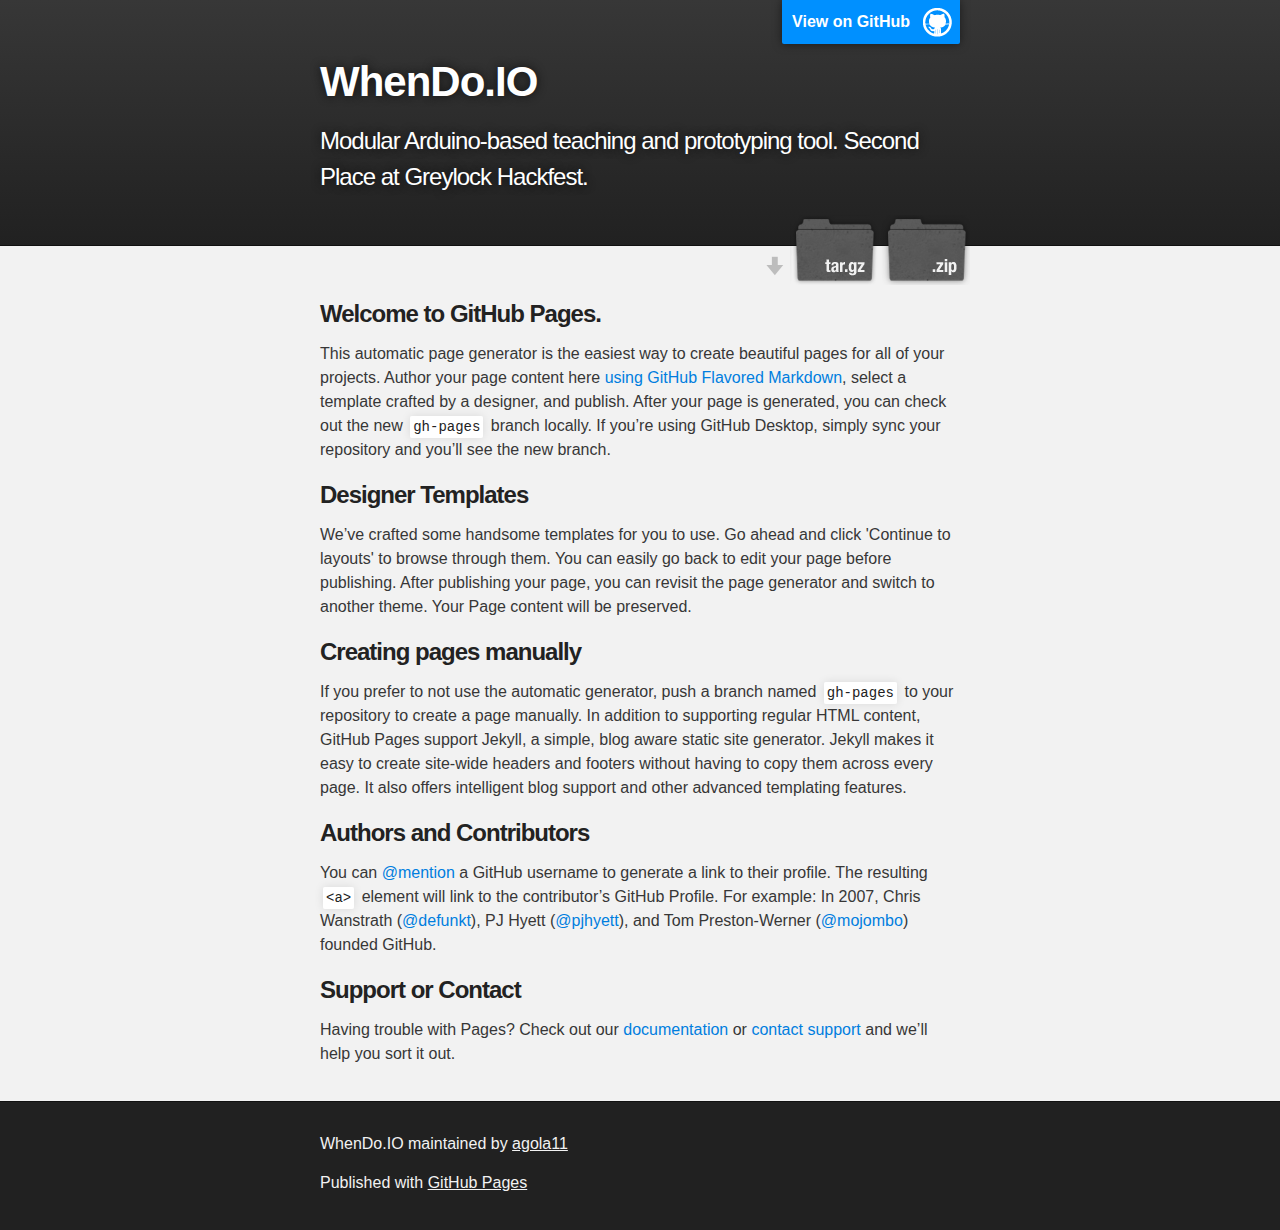
==== index.html @ 1b9732d0 "Create gh-pages branch via GitHub" ====
<!DOCTYPE html>
<html>

  <head>
    <meta charset='utf-8'>
    <meta http-equiv="X-UA-Compatible" content="chrome=1">
    <meta name="description" content="WhenDo.IO : Modular Arduino-based teaching and prototyping tool.  Second Place at Greylock Hackfest.">

    <link rel="stylesheet" type="text/css" media="screen" href="stylesheets/stylesheet.css">

    <title>WhenDo.IO</title>
  </head>

  <body>

    <!-- HEADER -->
    <div id="header_wrap" class="outer">
        <header class="inner">
          <a id="forkme_banner" href="https://github.com/agola11/WhenDo">View on GitHub</a>

          <h1 id="project_title">WhenDo.IO</h1>
          <h2 id="project_tagline">Modular Arduino-based teaching and prototyping tool.  Second Place at Greylock Hackfest.</h2>

            <section id="downloads">
              <a class="zip_download_link" href="https://github.com/agola11/WhenDo/zipball/master">Download this project as a .zip file</a>
              <a class="tar_download_link" href="https://github.com/agola11/WhenDo/tarball/master">Download this project as a tar.gz file</a>
            </section>
        </header>
    </div>

    <!-- MAIN CONTENT -->
    <div id="main_content_wrap" class="outer">
      <section id="main_content" class="inner">
        <h3>
<a id="welcome-to-github-pages" class="anchor" href="#welcome-to-github-pages" aria-hidden="true"><span class="octicon octicon-link"></span></a>Welcome to GitHub Pages.</h3>

<p>This automatic page generator is the easiest way to create beautiful pages for all of your projects. Author your page content here <a href="https://guides.github.com/features/mastering-markdown/">using GitHub Flavored Markdown</a>, select a template crafted by a designer, and publish. After your page is generated, you can check out the new <code>gh-pages</code> branch locally. If you’re using GitHub Desktop, simply sync your repository and you’ll see the new branch.</p>

<h3>
<a id="designer-templates" class="anchor" href="#designer-templates" aria-hidden="true"><span class="octicon octicon-link"></span></a>Designer Templates</h3>

<p>We’ve crafted some handsome templates for you to use. Go ahead and click 'Continue to layouts' to browse through them. You can easily go back to edit your page before publishing. After publishing your page, you can revisit the page generator and switch to another theme. Your Page content will be preserved.</p>

<h3>
<a id="creating-pages-manually" class="anchor" href="#creating-pages-manually" aria-hidden="true"><span class="octicon octicon-link"></span></a>Creating pages manually</h3>

<p>If you prefer to not use the automatic generator, push a branch named <code>gh-pages</code> to your repository to create a page manually. In addition to supporting regular HTML content, GitHub Pages support Jekyll, a simple, blog aware static site generator. Jekyll makes it easy to create site-wide headers and footers without having to copy them across every page. It also offers intelligent blog support and other advanced templating features.</p>

<h3>
<a id="authors-and-contributors" class="anchor" href="#authors-and-contributors" aria-hidden="true"><span class="octicon octicon-link"></span></a>Authors and Contributors</h3>

<p>You can <a href="https://github.com/blog/821" class="user-mention">@mention</a> a GitHub username to generate a link to their profile. The resulting <code>&lt;a&gt;</code> element will link to the contributor’s GitHub Profile. For example: In 2007, Chris Wanstrath (<a href="https://github.com/defunkt" class="user-mention">@defunkt</a>), PJ Hyett (<a href="https://github.com/pjhyett" class="user-mention">@pjhyett</a>), and Tom Preston-Werner (<a href="https://github.com/mojombo" class="user-mention">@mojombo</a>) founded GitHub.</p>

<h3>
<a id="support-or-contact" class="anchor" href="#support-or-contact" aria-hidden="true"><span class="octicon octicon-link"></span></a>Support or Contact</h3>

<p>Having trouble with Pages? Check out our <a href="https://help.github.com/pages">documentation</a> or <a href="https://github.com/contact">contact support</a> and we’ll help you sort it out.</p>
      </section>
    </div>

    <!-- FOOTER  -->
    <div id="footer_wrap" class="outer">
      <footer class="inner">
        <p class="copyright">WhenDo.IO maintained by <a href="https://github.com/agola11">agola11</a></p>
        <p>Published with <a href="https://pages.github.com">GitHub Pages</a></p>
      </footer>
    </div>

    

  </body>
</html>
---- stylesheets/stylesheet.css ----
/*******************************************************************************
Slate Theme for GitHub Pages
by Jason Costello, @jsncostello
*******************************************************************************/

@import url(github-light.css);

/*******************************************************************************
MeyerWeb Reset
*******************************************************************************/

html, body, div, span, applet, object, iframe,
h1, h2, h3, h4, h5, h6, p, blockquote, pre,
a, abbr, acronym, address, big, cite, code,
del, dfn, em, img, ins, kbd, q, s, samp,
small, strike, strong, sub, sup, tt, var,
b, u, i, center,
dl, dt, dd, ol, ul, li,
fieldset, form, label, legend,
table, caption, tbody, tfoot, thead, tr, th, td,
article, aside, canvas, details, embed,
figure, figcaption, footer, header, hgroup,
menu, nav, output, ruby, section, summary,
time, mark, audio, video {
  margin: 0;
  padding: 0;
  border: 0;
  font: inherit;
  vertical-align: baseline;
}

/* HTML5 display-role reset for older browsers */
article, aside, details, figcaption, figure,
footer, header, hgroup, menu, nav, section {
  display: block;
}

ol, ul {
  list-style: none;
}

table {
  border-collapse: collapse;
  border-spacing: 0;
}

/*******************************************************************************
Theme Styles
*******************************************************************************/

body {
  box-sizing: border-box;
  color:#373737;
  background: #212121;
  font-size: 16px;
  font-family: 'Myriad Pro', Calibri, Helvetica, Arial, sans-serif;
  line-height: 1.5;
  -webkit-font-smoothing: antialiased;
}

h1, h2, h3, h4, h5, h6 {
  margin: 10px 0;
  font-weight: 700;
  color:#222222;
  font-family: 'Lucida Grande', 'Calibri', Helvetica, Arial, sans-serif;
  letter-spacing: -1px;
}

h1 {
  font-size: 36px;
  font-weight: 700;
}

h2 {
  padding-bottom: 10px;
  font-size: 32px;
  background: url('../images/bg_hr.png') repeat-x bottom;
}

h3 {
  font-size: 24px;
}

h4 {
  font-size: 21px;
}

h5 {
  font-size: 18px;
}

h6 {
  font-size: 16px;
}

p {
  margin: 10px 0 15px 0;
}

footer p {
  color: #f2f2f2;
}

a {
  text-decoration: none;
  color: #007edf;
  text-shadow: none;

  transition: color 0.5s ease;
  transition: text-shadow 0.5s ease;
  -webkit-transition: color 0.5s ease;
  -webkit-transition: text-shadow 0.5s ease;
  -moz-transition: color 0.5s ease;
  -moz-transition: text-shadow 0.5s ease;
  -o-transition: color 0.5s ease;
  -o-transition: text-shadow 0.5s ease;
  -ms-transition: color 0.5s ease;
  -ms-transition: text-shadow 0.5s ease;
}

a:hover, a:focus {text-decoration: underline;}

footer a {
  color: #F2F2F2;
  text-decoration: underline;
}

em {
  font-style: italic;
}

strong {
  font-weight: bold;
}

img {
  position: relative;
  margin: 0 auto;
  max-width: 739px;
  padding: 5px;
  margin: 10px 0 10px 0;
  border: 1px solid #ebebeb;

  box-shadow: 0 0 5px #ebebeb;
  -webkit-box-shadow: 0 0 5px #ebebeb;
  -moz-box-shadow: 0 0 5px #ebebeb;
  -o-box-shadow: 0 0 5px #ebebeb;
  -ms-box-shadow: 0 0 5px #ebebeb;
}

p img {
  display: inline;
  margin: 0;
  padding: 0;
  vertical-align: middle;
  text-align: center;
  border: none;
}

pre, code {
  width: 100%;
  color: #222;
  background-color: #fff;

  font-family: Monaco, "Bitstream Vera Sans Mono", "Lucida Console", Terminal, monospace;
  font-size: 14px;

  border-radius: 2px;
  -moz-border-radius: 2px;
  -webkit-border-radius: 2px;
}

pre {
  width: 100%;
  padding: 10px;
  box-shadow: 0 0 10px rgba(0,0,0,.1);
  overflow: auto;
}

code {
  padding: 3px;
  margin: 0 3px;
  box-shadow: 0 0 10px rgba(0,0,0,.1);
}

pre code {
  display: block;
  box-shadow: none;
}

blockquote {
  color: #666;
  margin-bottom: 20px;
  padding: 0 0 0 20px;
  border-left: 3px solid #bbb;
}


ul, ol, dl {
  margin-bottom: 15px
}

ul {
  list-style-position: inside;
  list-style: disc;
  padding-left: 20px;
}

ol {
  list-style-position: inside;
  list-style: decimal;
  padding-left: 20px;
}

dl dt {
  font-weight: bold;
}

dl dd {
  padding-left: 20px;
  font-style: italic;
}

dl p {
  padding-left: 20px;
  font-style: italic;
}

hr {
  height: 1px;
  margin-bottom: 5px;
  border: none;
  background: url('../images/bg_hr.png') repeat-x center;
}

table {
  border: 1px solid #373737;
  margin-bottom: 20px;
  text-align: left;
 }

th {
  font-family: 'Lucida Grande', 'Helvetica Neue', Helvetica, Arial, sans-serif;
  padding: 10px;
  background: #373737;
  color: #fff;
 }

td {
  padding: 10px;
  border: 1px solid #373737;
 }

form {
  background: #f2f2f2;
  padding: 20px;
}

/*******************************************************************************
Full-Width Styles
*******************************************************************************/

.outer {
  width: 100%;
}

.inner {
  position: relative;
  max-width: 640px;
  padding: 20px 10px;
  margin: 0 auto;
}

#forkme_banner {
  display: block;
  position: absolute;
  top:0;
  right: 10px;
  z-index: 10;
  padding: 10px 50px 10px 10px;
  color: #fff;
  background: url('../images/blacktocat.png') #0090ff no-repeat 95% 50%;
  font-weight: 700;
  box-shadow: 0 0 10px rgba(0,0,0,.5);
  border-bottom-left-radius: 2px;
  border-bottom-right-radius: 2px;
}

#header_wrap {
  background: #212121;
  background: -moz-linear-gradient(top, #373737, #212121);
  background: -webkit-linear-gradient(top, #373737, #212121);
  background: -ms-linear-gradient(top, #373737, #212121);
  background: -o-linear-gradient(top, #373737, #212121);
  background: linear-gradient(top, #373737, #212121);
}

#header_wrap .inner {
  padding: 50px 10px 30px 10px;
}

#project_title {
  margin: 0;
  color: #fff;
  font-size: 42px;
  font-weight: 700;
  text-shadow: #111 0px 0px 10px;
}

#project_tagline {
  color: #fff;
  font-size: 24px;
  font-weight: 300;
  background: none;
  text-shadow: #111 0px 0px 10px;
}

#downloads {
  position: absolute;
  width: 210px;
  z-index: 10;
  bottom: -40px;
  right: 0;
  height: 70px;
  background: url('../images/icon_download.png') no-repeat 0% 90%;
}

.zip_download_link {
  display: block;
  float: right;
  width: 90px;
  height:70px;
  text-indent: -5000px;
  overflow: hidden;
  background: url(../images/sprite_download.png) no-repeat bottom left;
}

.tar_download_link {
  display: block;
  float: right;
  width: 90px;
  height:70px;
  text-indent: -5000px;
  overflow: hidden;
  background: url(../images/sprite_download.png) no-repeat bottom right;
  margin-left: 10px;
}

.zip_download_link:hover {
  background: url(../images/sprite_download.png) no-repeat top left;
}

.tar_download_link:hover {
  background: url(../images/sprite_download.png) no-repeat top right;
}

#main_content_wrap {
  background: #f2f2f2;
  border-top: 1px solid #111;
  border-bottom: 1px solid #111;
}

#main_content {
  padding-top: 40px;
}

#footer_wrap {
  background: #212121;
}



/*******************************************************************************
Small Device Styles
*******************************************************************************/

@media screen and (max-width: 480px) {
  body {
    font-size:14px;
  }

  #downloads {
    display: none;
  }

  .inner {
    min-width: 320px;
    max-width: 480px;
  }

  #project_title {
  font-size: 32px;
  }

  h1 {
    font-size: 28px;
  }

  h2 {
    font-size: 24px;
  }

  h3 {
    font-size: 21px;
  }

  h4 {
    font-size: 18px;
  }

  h5 {
    font-size: 14px;
  }

  h6 {
    font-size: 12px;
  }

  code, pre {
    min-width: 320px;
    max-width: 480px;
    font-size: 11px;
  }

}
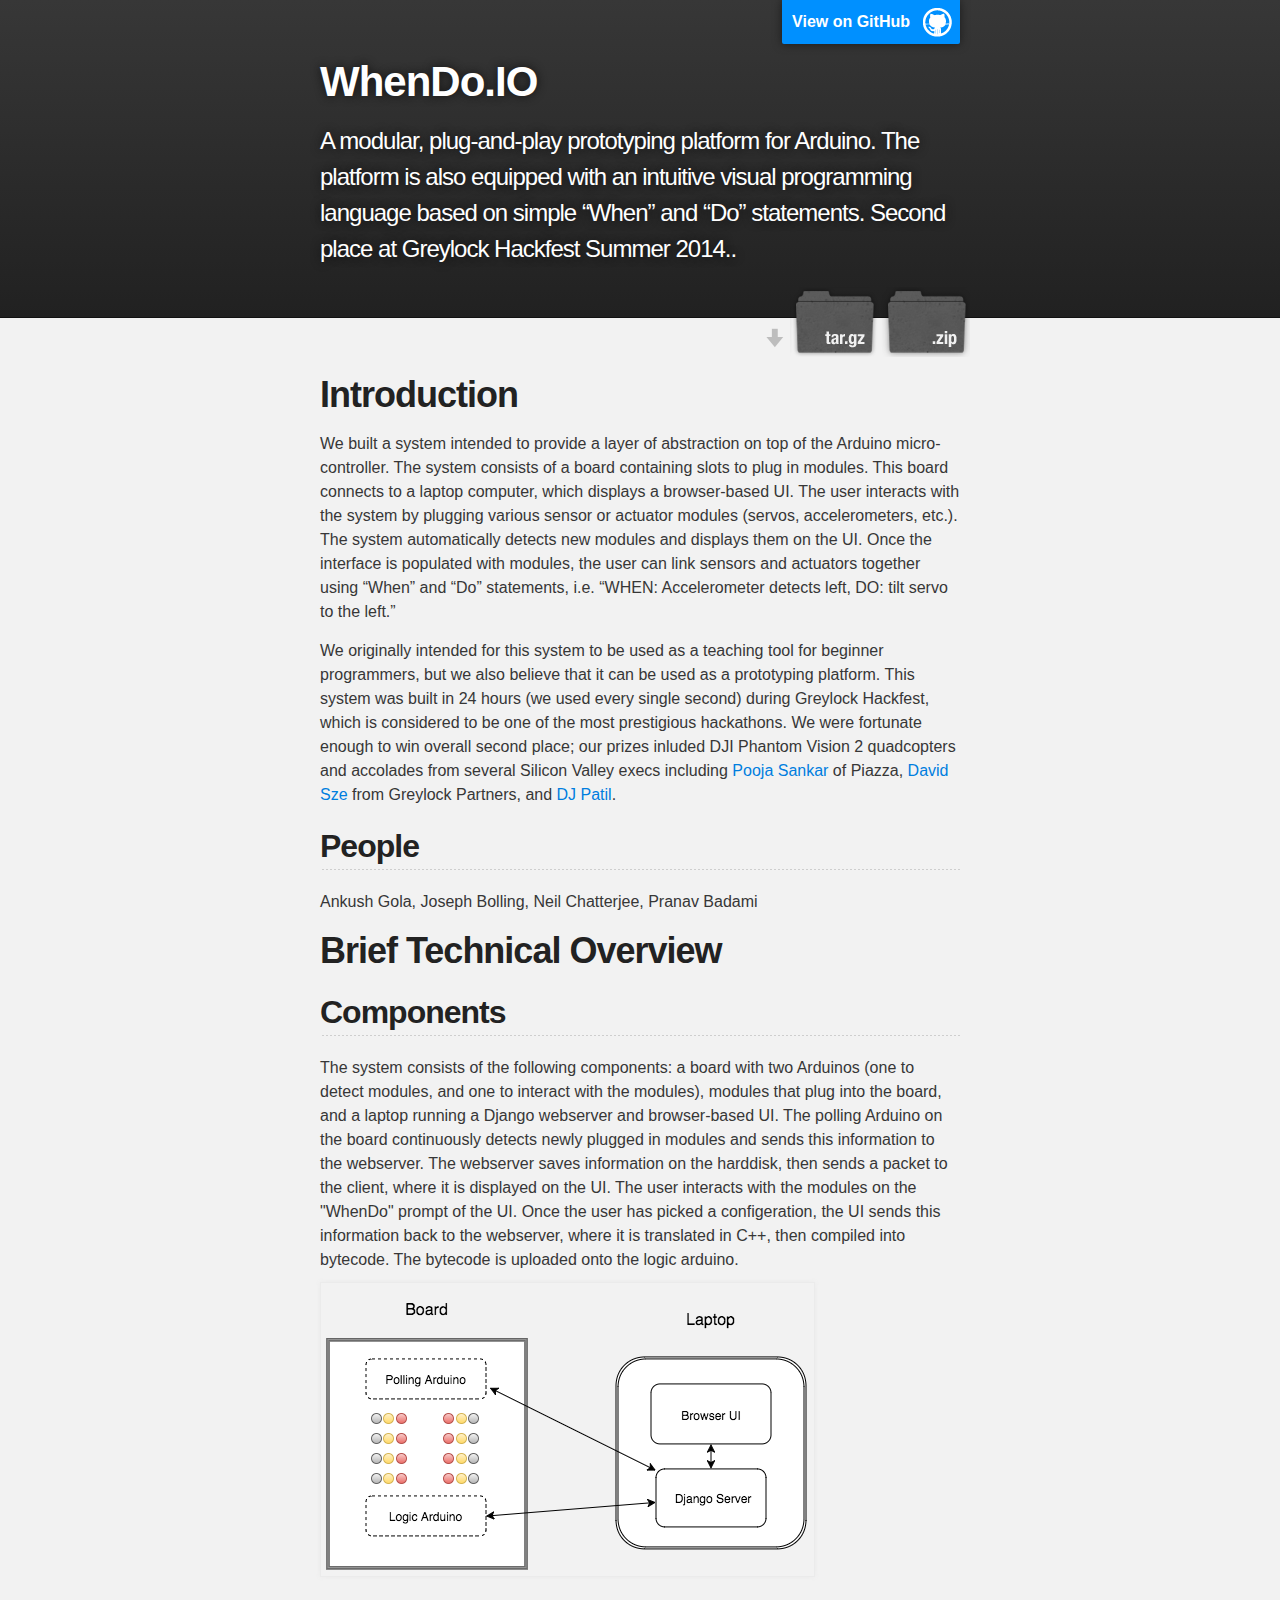
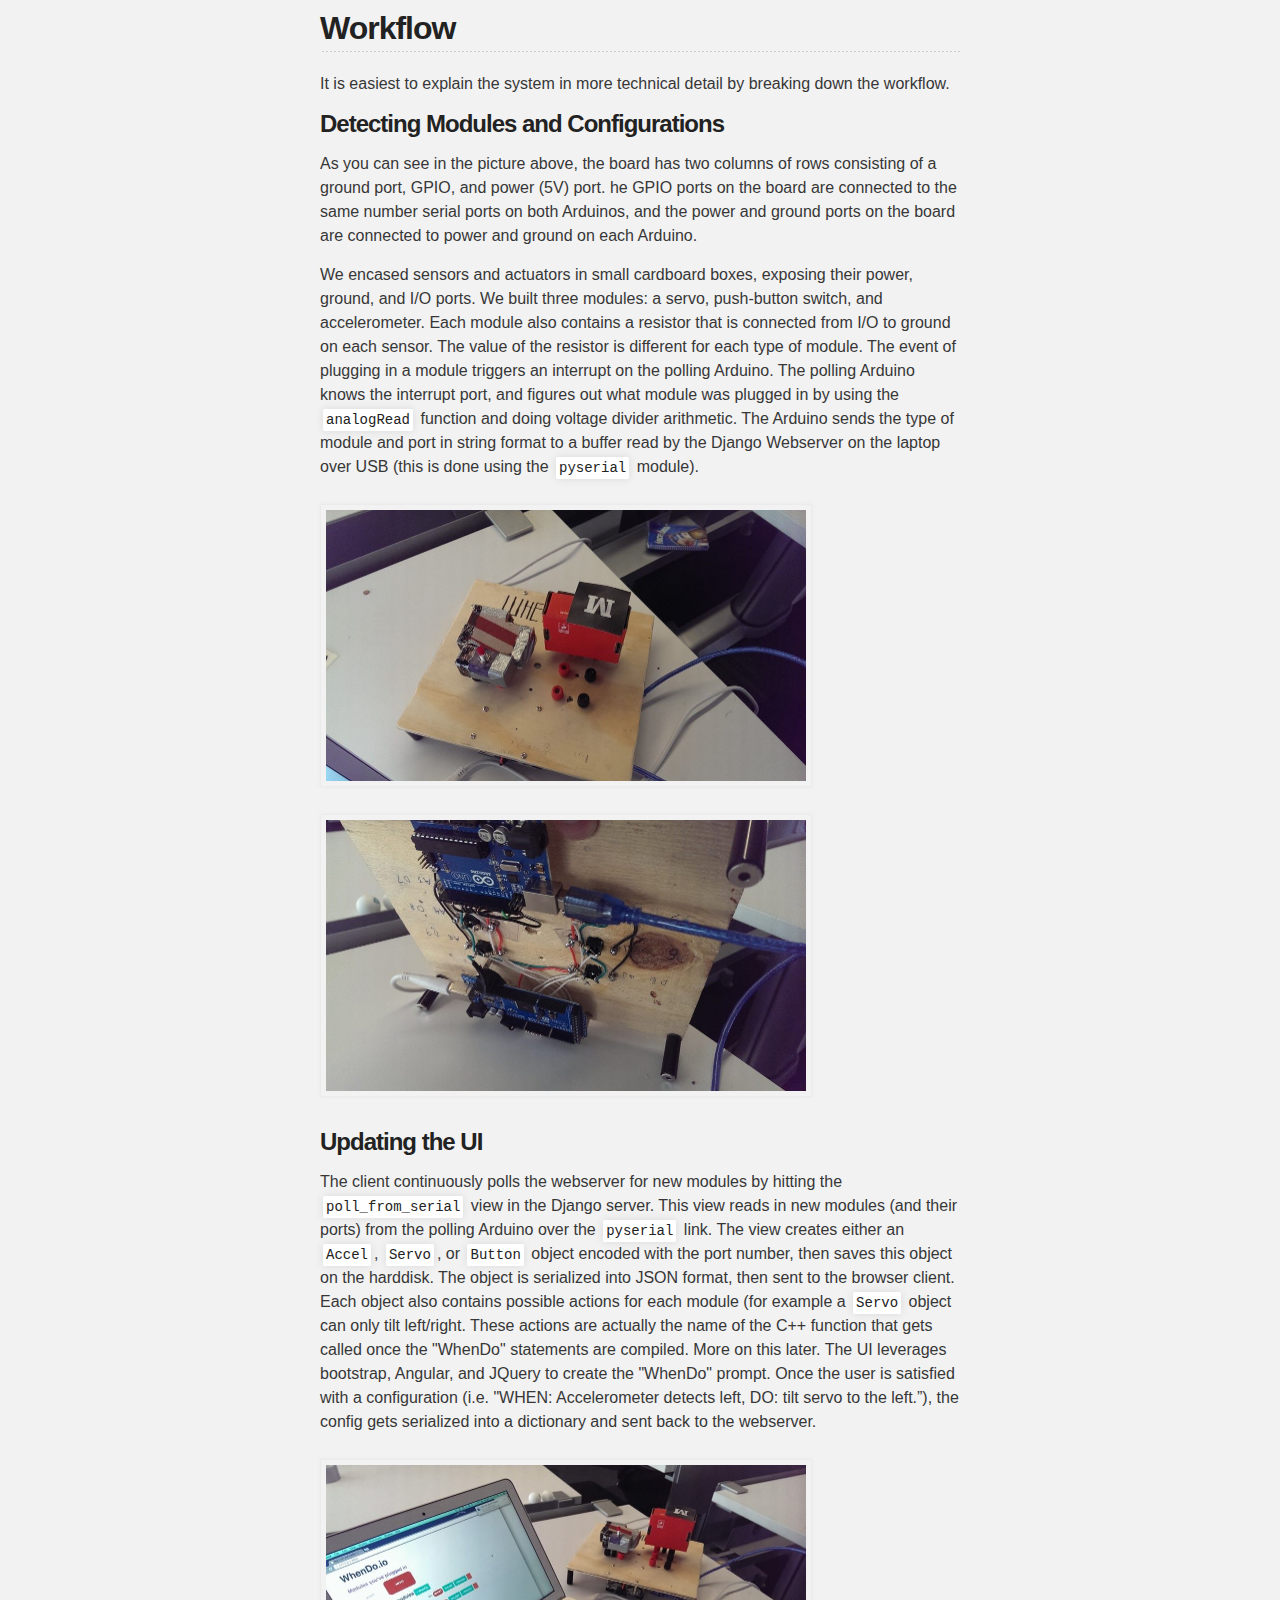
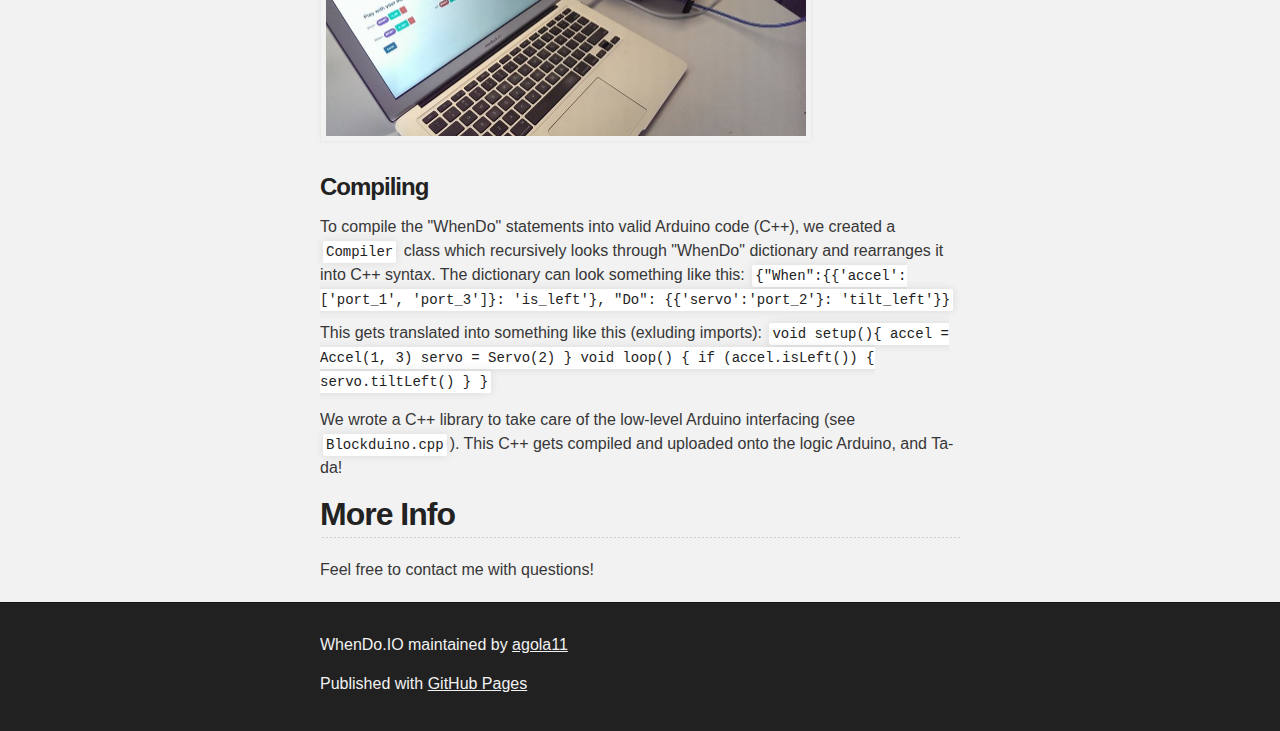
==== commit 951b9a64: "whendo" ====
--- a/index.html
+++ b/index.html
@@ -6,7 +6,9 @@
     <meta http-equiv="X-UA-Compatible" content="chrome=1">
     <meta name="description" content="WhenDo.IO : Modular Arduino-based teaching and prototyping tool.  Second Place at Greylock Hackfest.">
 
-    <link rel="stylesheet" type="text/css" media="screen" href="stylesheets/stylesheet.css">
+      <link rel="stylesheet" type="text/css" media="screen" href="stylesheets/stylesheet.css">
+    <link href="http://s3.amazonaws.com/codecademy-content/courses/ltp/css/shift.css" rel="stylesheet">
+    <link rel="stylesheet" href="http://s3.amazonaws.com/codecademy-content/courses/ltp/css/bootstrap.css">
 
     <title>WhenDo.IO</title>
   </head>
@@ -19,7 +21,7 @@
           <a id="forkme_banner" href="https://github.com/agola11/WhenDo">View on GitHub</a>
 
           <h1 id="project_title">WhenDo.IO</h1>
-          <h2 id="project_tagline">Modular Arduino-based teaching and prototyping tool.  Second Place at Greylock Hackfest.</h2>
+          <h2 id="project_tagline">A modular, plug-and-play prototyping platform for Arduino.  The platform is also equipped with an intuitive visual programming language based on simple “When” and “Do” statements. Second place at Greylock Hackfest Summer 2014..</h2>
 
             <section id="downloads">
               <a class="zip_download_link" href="https://github.com/agola11/WhenDo/zipball/master">Download this project as a .zip file</a>
@@ -31,31 +33,68 @@
     <!-- MAIN CONTENT -->
     <div id="main_content_wrap" class="outer">
       <section id="main_content" class="inner">
-        <h3>
-<a id="welcome-to-github-pages" class="anchor" href="#welcome-to-github-pages" aria-hidden="true"><span class="octicon octicon-link"></span></a>Welcome to GitHub Pages.</h3>
+        <h1>
+<a id="introduction" class="anchor" href="#introduction" aria-hidden="true"><span class="octicon octicon-link"></span></a>Introduction</h1>
 
-<p>This automatic page generator is the easiest way to create beautiful pages for all of your projects. Author your page content here <a href="https://guides.github.com/features/mastering-markdown/">using GitHub Flavored Markdown</a>, select a template crafted by a designer, and publish. After your page is generated, you can check out the new <code>gh-pages</code> branch locally. If you’re using GitHub Desktop, simply sync your repository and you’ll see the new branch.</p>
+<p>We built a system intended to provide a layer of abstraction on top of the Arduino micro-controller.  The system consists of a board containing slots to plug in modules.  This board connects to a laptop computer, which displays a browser-based UI. The user interacts with the system by plugging various sensor or actuator modules (servos, accelerometers, etc.). The system automatically detects new modules and displays them on the UI.  Once the interface is populated with modules, the user can link sensors and actuators together using “When” and “Do” statements, i.e. <b>“WHEN: Accelerometer detects left, DO: tilt servo to the left.”</b> </p>
 
-<h3>
-<a id="designer-templates" class="anchor" href="#designer-templates" aria-hidden="true"><span class="octicon octicon-link"></span></a>Designer Templates</h3>
+<p>We originally intended for this system to be used as a teaching tool for beginner programmers, but we also believe that it can be used as a prototyping platform.  This system was built in 24 hours (we used every single second) during Greylock Hackfest, which is considered to be one of the most prestigious hackathons.  We were fortunate enough to win overall second place; our prizes inluded DJI Phantom Vision 2 quadcopters and accolades from several Silicon Valley execs including <a href="https://www.linkedin.com/in/poojasankar/">Pooja Sankar</a> of Piazza, <a href="https://www.linkedin.com/in/davidsze/">David Sze</a> from Greylock Partners, and <a href="https://www.linkedin.com/in/dpatil">DJ Patil</a>.</p>
 
-<p>We’ve crafted some handsome templates for you to use. Go ahead and click 'Continue to layouts' to browse through them. You can easily go back to edit your page before publishing. After publishing your page, you can revisit the page generator and switch to another theme. Your Page content will be preserved.</p>
+<h2>People</h2>Ankush Gola, Joseph Bolling, Neil Chatterjee, Pranav Badami
 
-<h3>
-<a id="creating-pages-manually" class="anchor" href="#creating-pages-manually" aria-hidden="true"><span class="octicon octicon-link"></span></a>Creating pages manually</h3>
+<h1>Brief Technical Overview</h1>
 
-<p>If you prefer to not use the automatic generator, push a branch named <code>gh-pages</code> to your repository to create a page manually. In addition to supporting regular HTML content, GitHub Pages support Jekyll, a simple, blog aware static site generator. Jekyll makes it easy to create site-wide headers and footers without having to copy them across every page. It also offers intelligent blog support and other advanced templating features.</p>
+<h2>Components</h2>
+The system consists of the following components: a board with two Arduinos (one to detect modules, and one to interact with the modules), modules that plug into the board, and a laptop running a Django webserver and browser-based UI.  The polling Arduino on the board continuously detects newly plugged in modules and sends this information to the webserver.  The webserver saves information on the harddisk, then sends a packet to the client, where it is displayed on the UI.  The user interacts with the modules on the "WhenDo" prompt of the UI.  Once the user has picked a configeration, the UI sends this information back to the webserver, where it is translated in C++, then compiled into bytecode.  The bytecode is uploaded onto the logic arduino.  
 
-<h3>
-<a id="authors-and-contributors" class="anchor" href="#authors-and-contributors" aria-hidden="true"><span class="octicon octicon-link"></span></a>Authors and Contributors</h3>
+<img src="images/WhenDoDiagram.png" >
 
-<p>You can <a href="https://github.com/blog/821" class="user-mention">@mention</a> a GitHub username to generate a link to their profile. The resulting <code>&lt;a&gt;</code> element will link to the contributor’s GitHub Profile. For example: In 2007, Chris Wanstrath (<a href="https://github.com/defunkt" class="user-mention">@defunkt</a>), PJ Hyett (<a href="https://github.com/pjhyett" class="user-mention">@pjhyett</a>), and Tom Preston-Werner (<a href="https://github.com/mojombo" class="user-mention">@mojombo</a>) founded GitHub.</p>
 
-<h3>
-<a id="support-or-contact" class="anchor" href="#support-or-contact" aria-hidden="true"><span class="octicon octicon-link"></span></a>Support or Contact</h3>
+<h2>Workflow</h2>
 
-<p>Having trouble with Pages? Check out our <a href="https://help.github.com/pages">documentation</a> or <a href="https://github.com/contact">contact support</a> and we’ll help you sort it out.</p>
-      </section>
+It is easiest to explain the system in more technical detail by breaking down the workflow.
+
+<h3>Detecting Modules and Configurations</h3>
+
+<p>
+As you can see in the picture above, the board has two columns of rows consisting of a ground port, GPIO, and power (5V) port.  he GPIO ports on the board are connected to the <b>same number</b> serial ports on both Arduinos, and the power and ground ports on the board are connected to power and ground on <b>each</b> Arduino. </p>
+
+<p>
+We encased sensors and actuators in small cardboard boxes, exposing their power, ground, and I/O ports. We built three modules: a servo, push-button switch, and accelerometer. Each module also contains a resistor that is connected from I/O to ground on each sensor. The value of the resistor is different for each type of module.  The event of plugging in a module triggers an interrupt on the polling Arduino.  The polling Arduino knows the interrupt port, and figures out what module was plugged in by using the <code>analogRead</code> function and doing voltage divider arithmetic.  The Arduino sends the type of module and port in string format to a buffer read by the Django Webserver on the laptop over USB (this is done using the <code>pyserial</code> module). </p>
+
+
+<img src="images/wd1.jpg" style="width: 480px; height: 271px;">
+
+<img src="images/wd2.jpg" style="width: 480px; height: 271px;">
+
+<h3>Updating the UI</h3>
+<p>
+The client continuously polls the webserver for new modules by hitting the <code>poll_from_serial</code> view in the Django server.  This view reads in new modules (and their ports) from the polling Arduino over the <code>pyserial</code> link.  The view creates either an <code>Accel</code>, <code>Servo</code>, or <code>Button</code> object encoded with the port number, then saves this object on the harddisk.  The object is serialized into JSON format, then sent to the browser client.  Each object also contains possible actions for each module (for example a <code>Servo</code> object can only tilt left/right.  These actions are actually the name of the C++ function that gets called once the "WhenDo" statements are compiled. More on this later. The UI leverages bootstrap, Angular, and JQuery to create the "WhenDo" prompt.  Once the user is satisfied with a configuration (i.e. "WHEN: Accelerometer detects left, DO: tilt servo to the left.”), the config gets serialized into a dictionary and sent back to the webserver. </p>
+
+<img src="images/wd3.jpg" style="width: 480px; height: 271px;">
+
+<h3>Compiling</h3>
+To compile the "WhenDo" statements into valid Arduino code (C++), we created a <code>Compiler</code> class which recursively looks through "WhenDo" dictionary and rearranges it into C++ syntax. The dictionary can look something like this: <code> {"When":{{'accel':['port_1', 'port_3']}: 'is_left'}, "Do": {{'servo':'port_2'}: 'tilt_left'}}</code>
+
+<p> This gets translated into something like this (exluding imports):
+<code>
+
+void setup(){
+accel = Accel(1, 3)
+servo = Servo(2)
+}
+void loop() {
+ if (accel.isLeft()) { servo.tiltLeft() }
+}
+</code>
+
+</p>
+
+We wrote a C++ library to take care of the low-level Arduino interfacing (see <code>Blockduino.cpp</code>). This C++ gets compiled and uploaded onto the logic Arduino, and Ta-da!
+
+<h2>More Info</h2>
+Feel free to contact me with questions!
+
     </div>
 
     <!-- FOOTER  -->
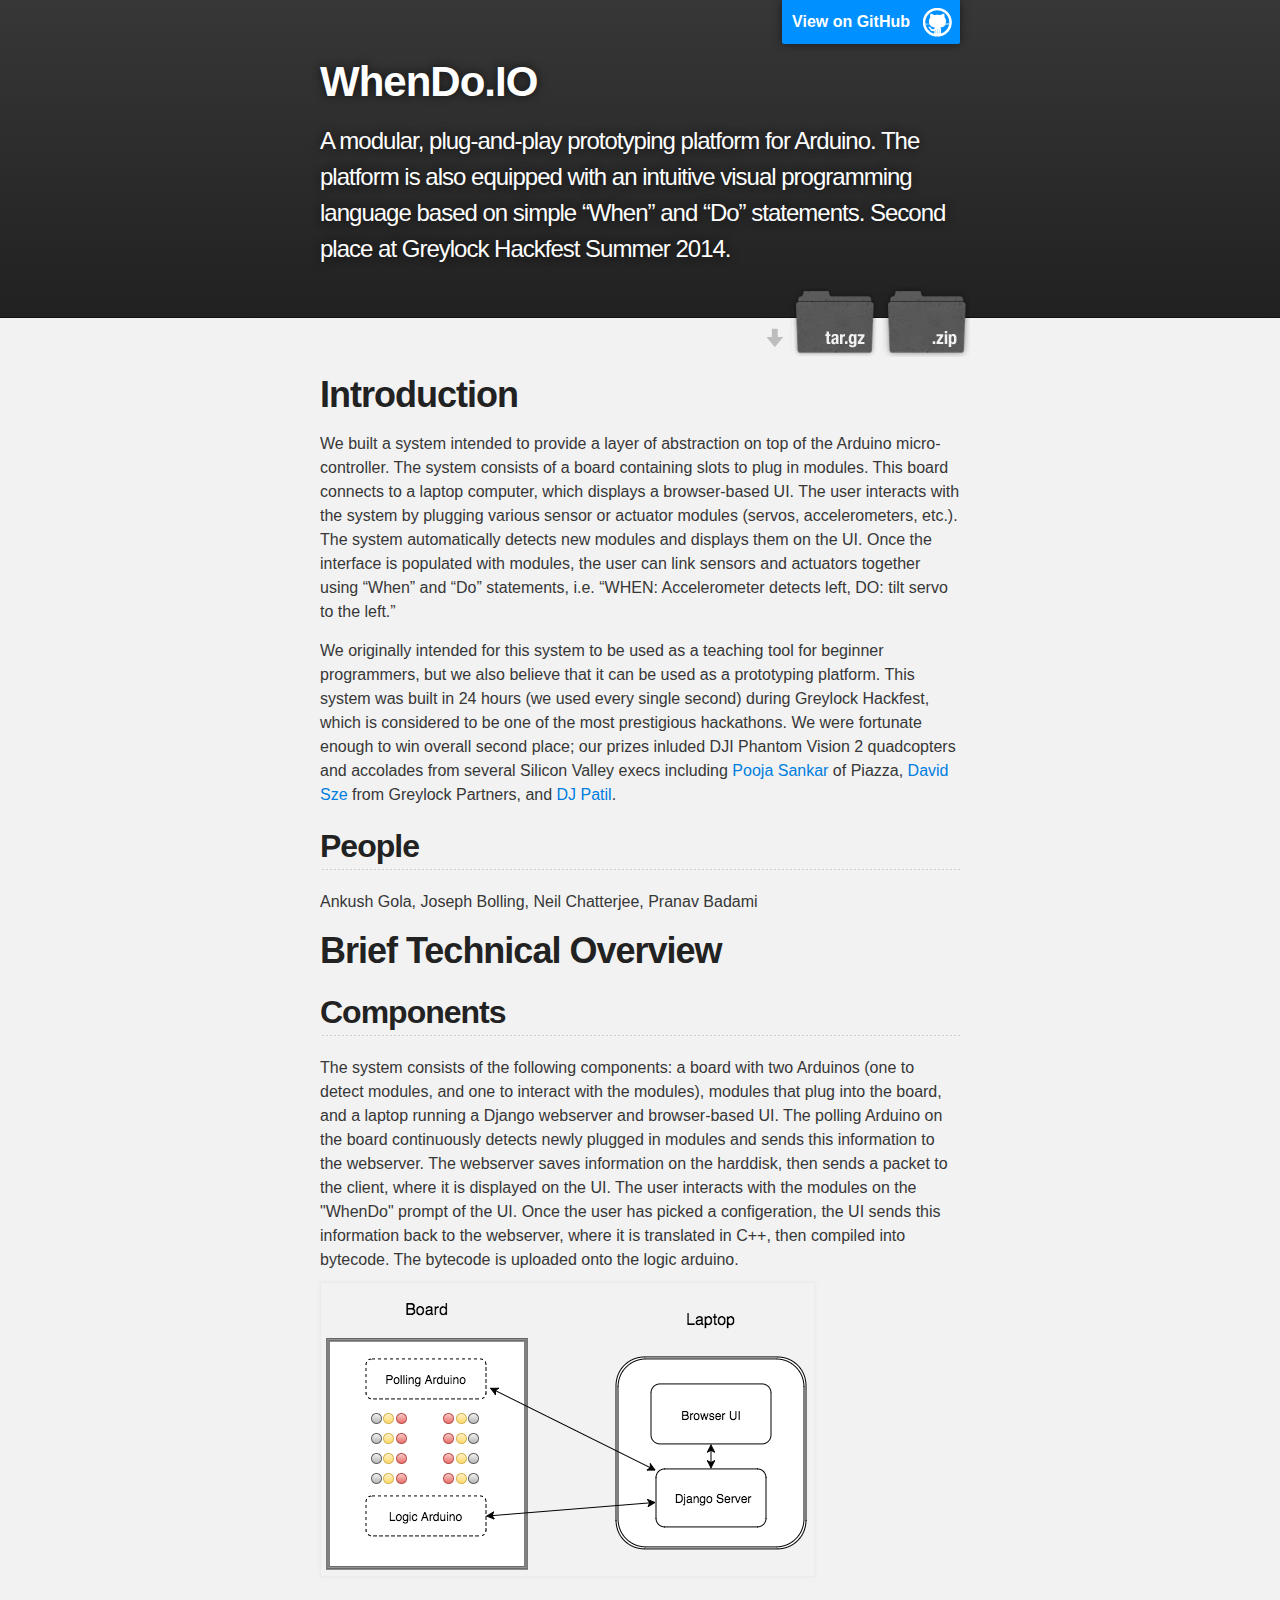
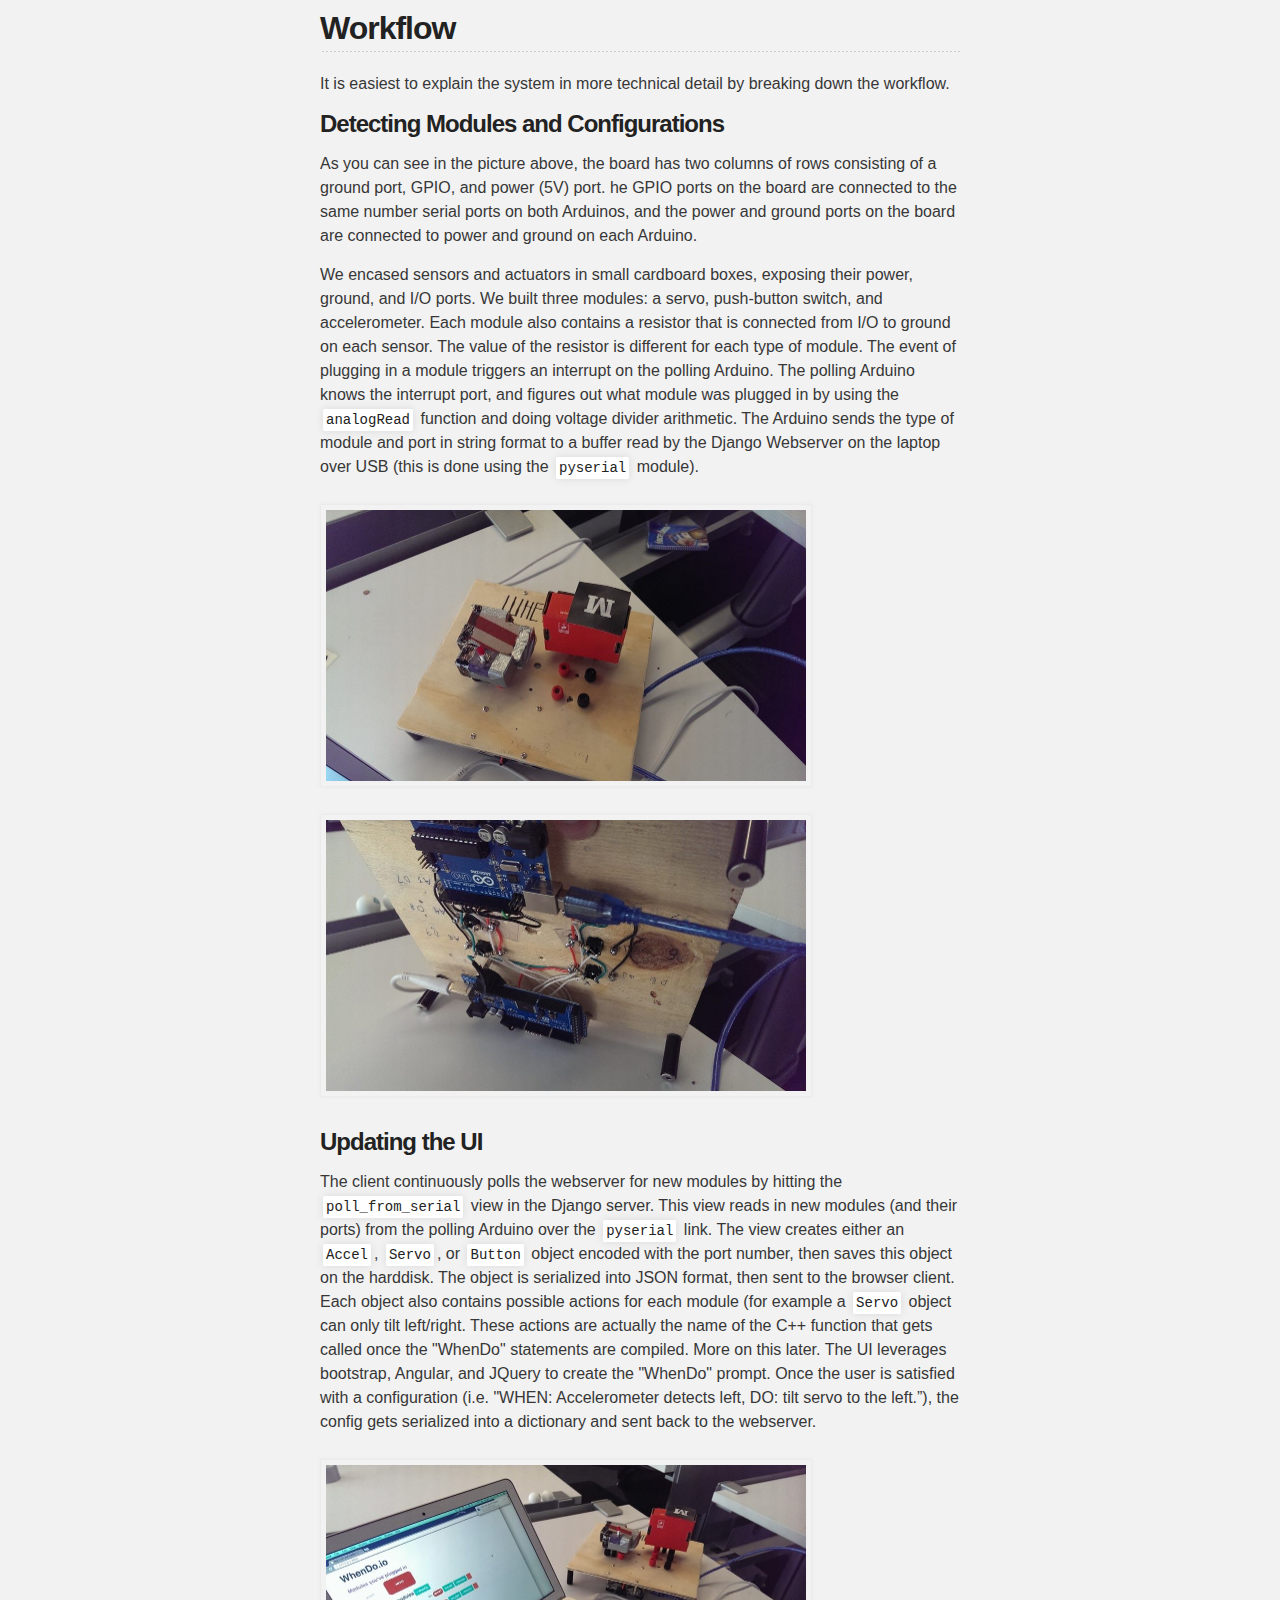
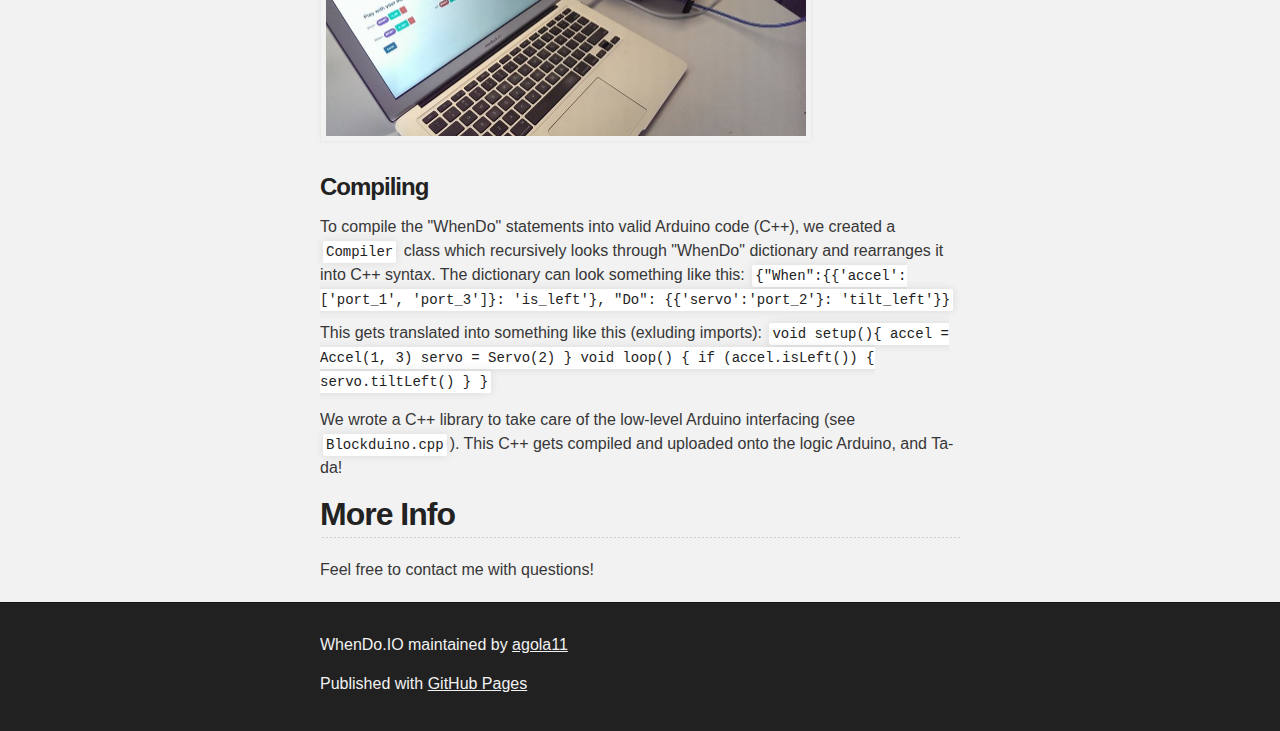
==== commit 10902fb2: "trailing period" ====
--- a/index.html
+++ b/index.html
@@ -21,7 +21,7 @@
           <a id="forkme_banner" href="https://github.com/agola11/WhenDo">View on GitHub</a>
 
           <h1 id="project_title">WhenDo.IO</h1>
-          <h2 id="project_tagline">A modular, plug-and-play prototyping platform for Arduino.  The platform is also equipped with an intuitive visual programming language based on simple “When” and “Do” statements. Second place at Greylock Hackfest Summer 2014..</h2>
+          <h2 id="project_tagline">A modular, plug-and-play prototyping platform for Arduino.  The platform is also equipped with an intuitive visual programming language based on simple “When” and “Do” statements. Second place at Greylock Hackfest Summer 2014.</h2>
 
             <section id="downloads">
               <a class="zip_download_link" href="https://github.com/agola11/WhenDo/zipball/master">Download this project as a .zip file</a>
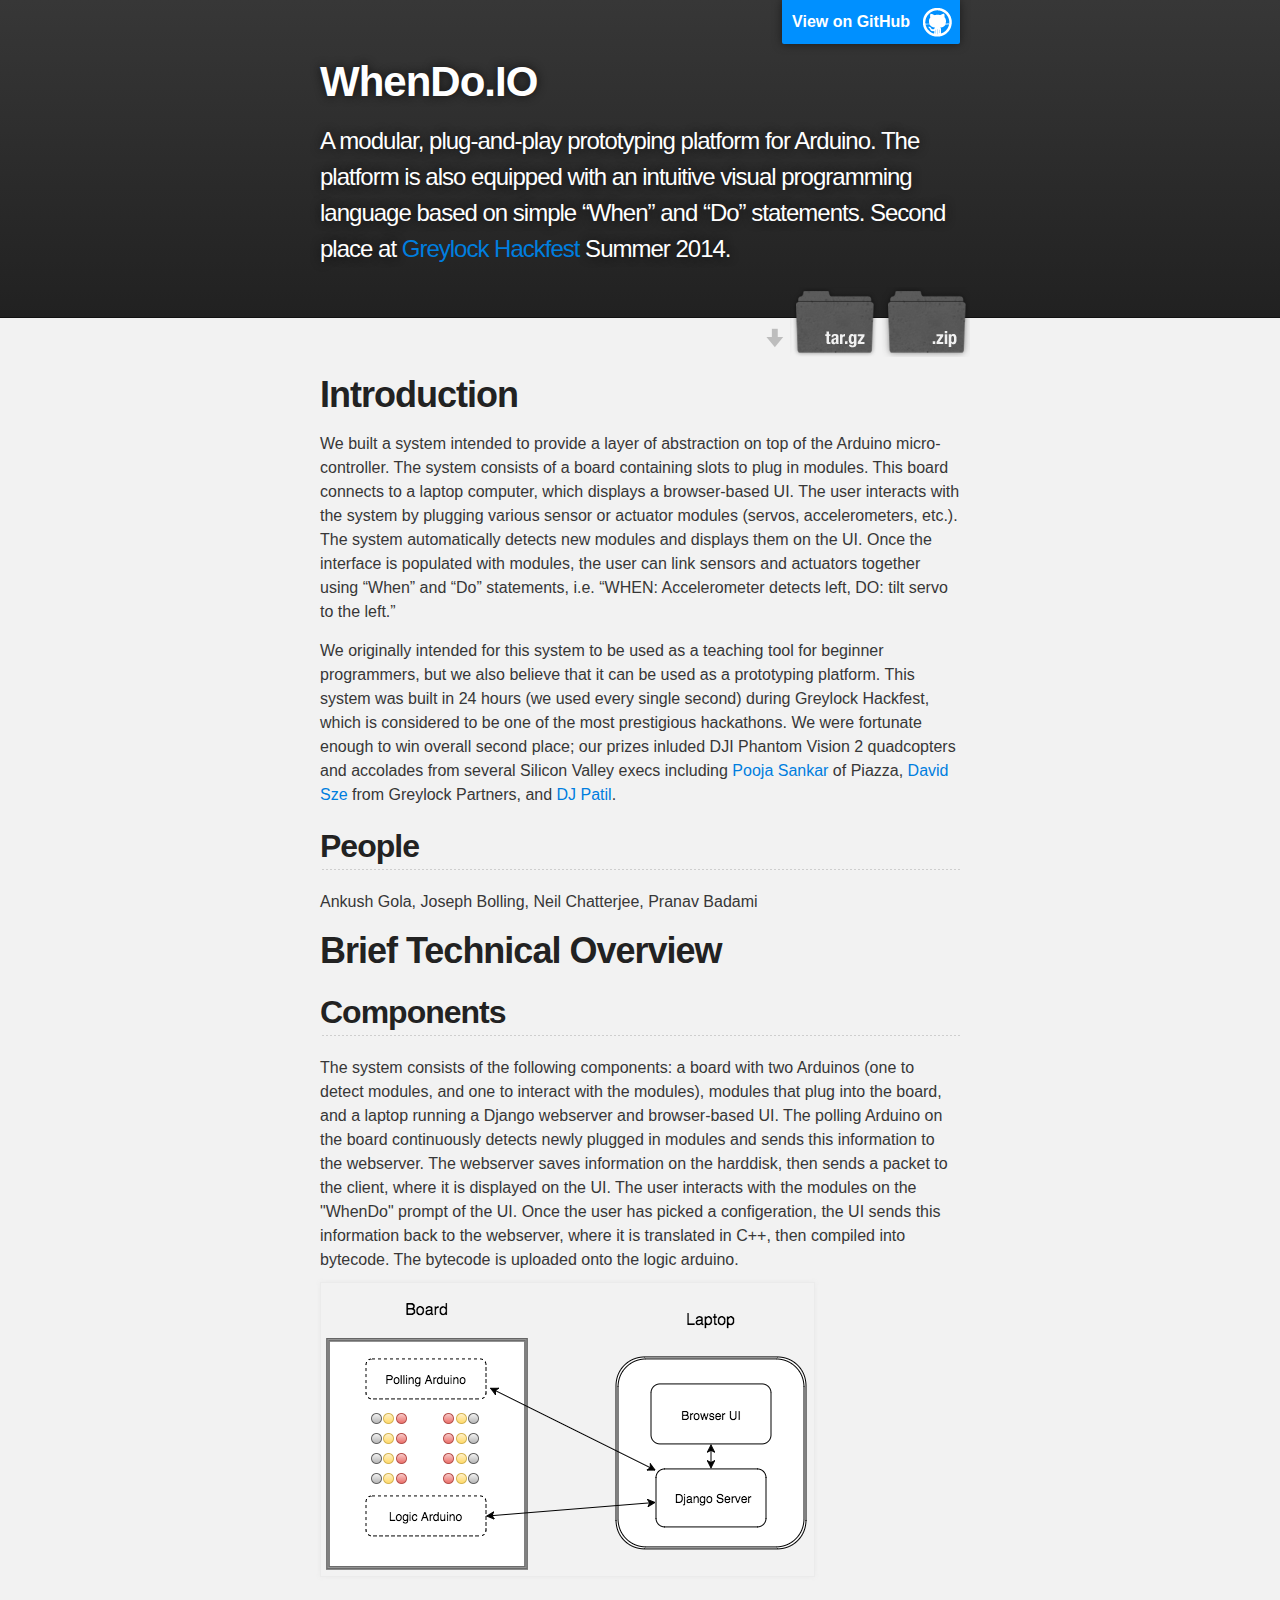
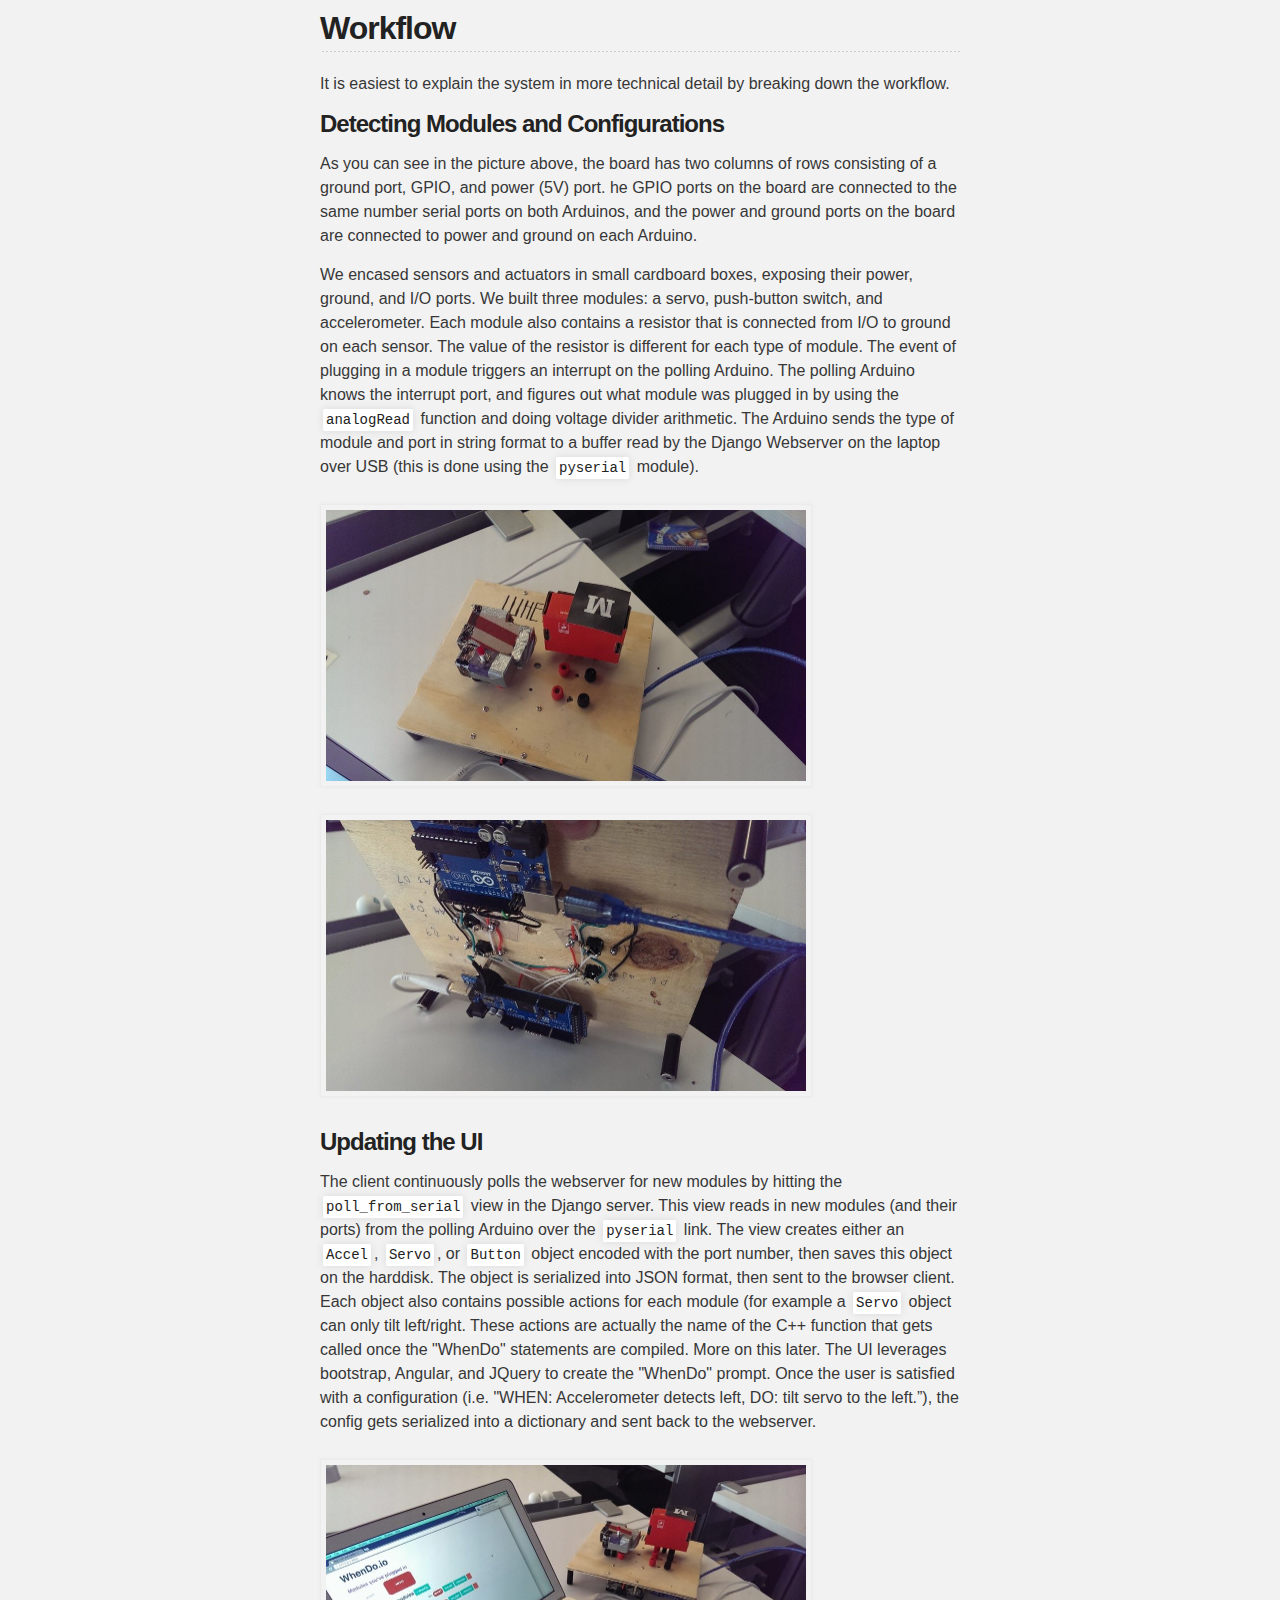
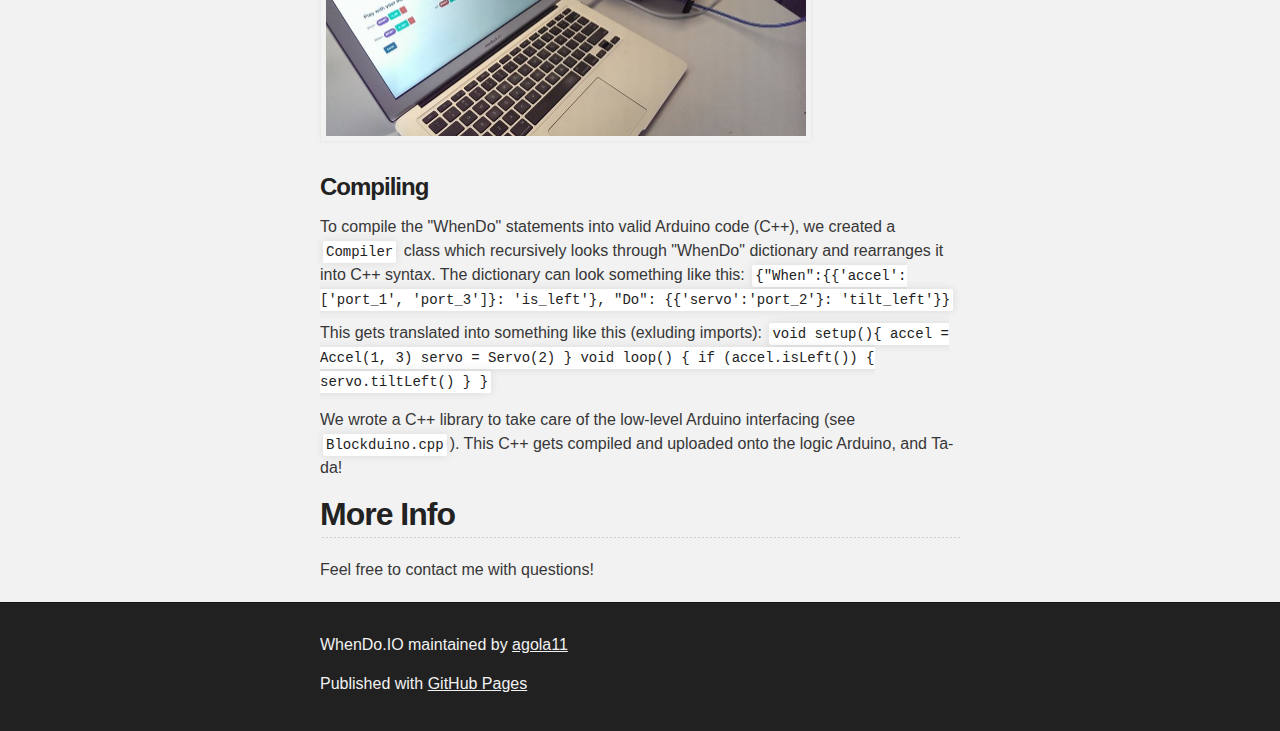
==== commit 16839545: "added hyperlink" ====
--- a/index.html
+++ b/index.html
@@ -21,7 +21,7 @@
           <a id="forkme_banner" href="https://github.com/agola11/WhenDo">View on GitHub</a>
 
           <h1 id="project_title">WhenDo.IO</h1>
-          <h2 id="project_tagline">A modular, plug-and-play prototyping platform for Arduino.  The platform is also equipped with an intuitive visual programming language based on simple “When” and “Do” statements. Second place at Greylock Hackfest Summer 2014.</h2>
+          <h2 id="project_tagline">A modular, plug-and-play prototyping platform for Arduino.  The platform is also equipped with an intuitive visual programming language based on simple “When” and “Do” statements. Second place at <a href="http://greylocku.com/hackfest/">Greylock Hackfest</a> Summer 2014.</h2>
 
             <section id="downloads">
               <a class="zip_download_link" href="https://github.com/agola11/WhenDo/zipball/master">Download this project as a .zip file</a>
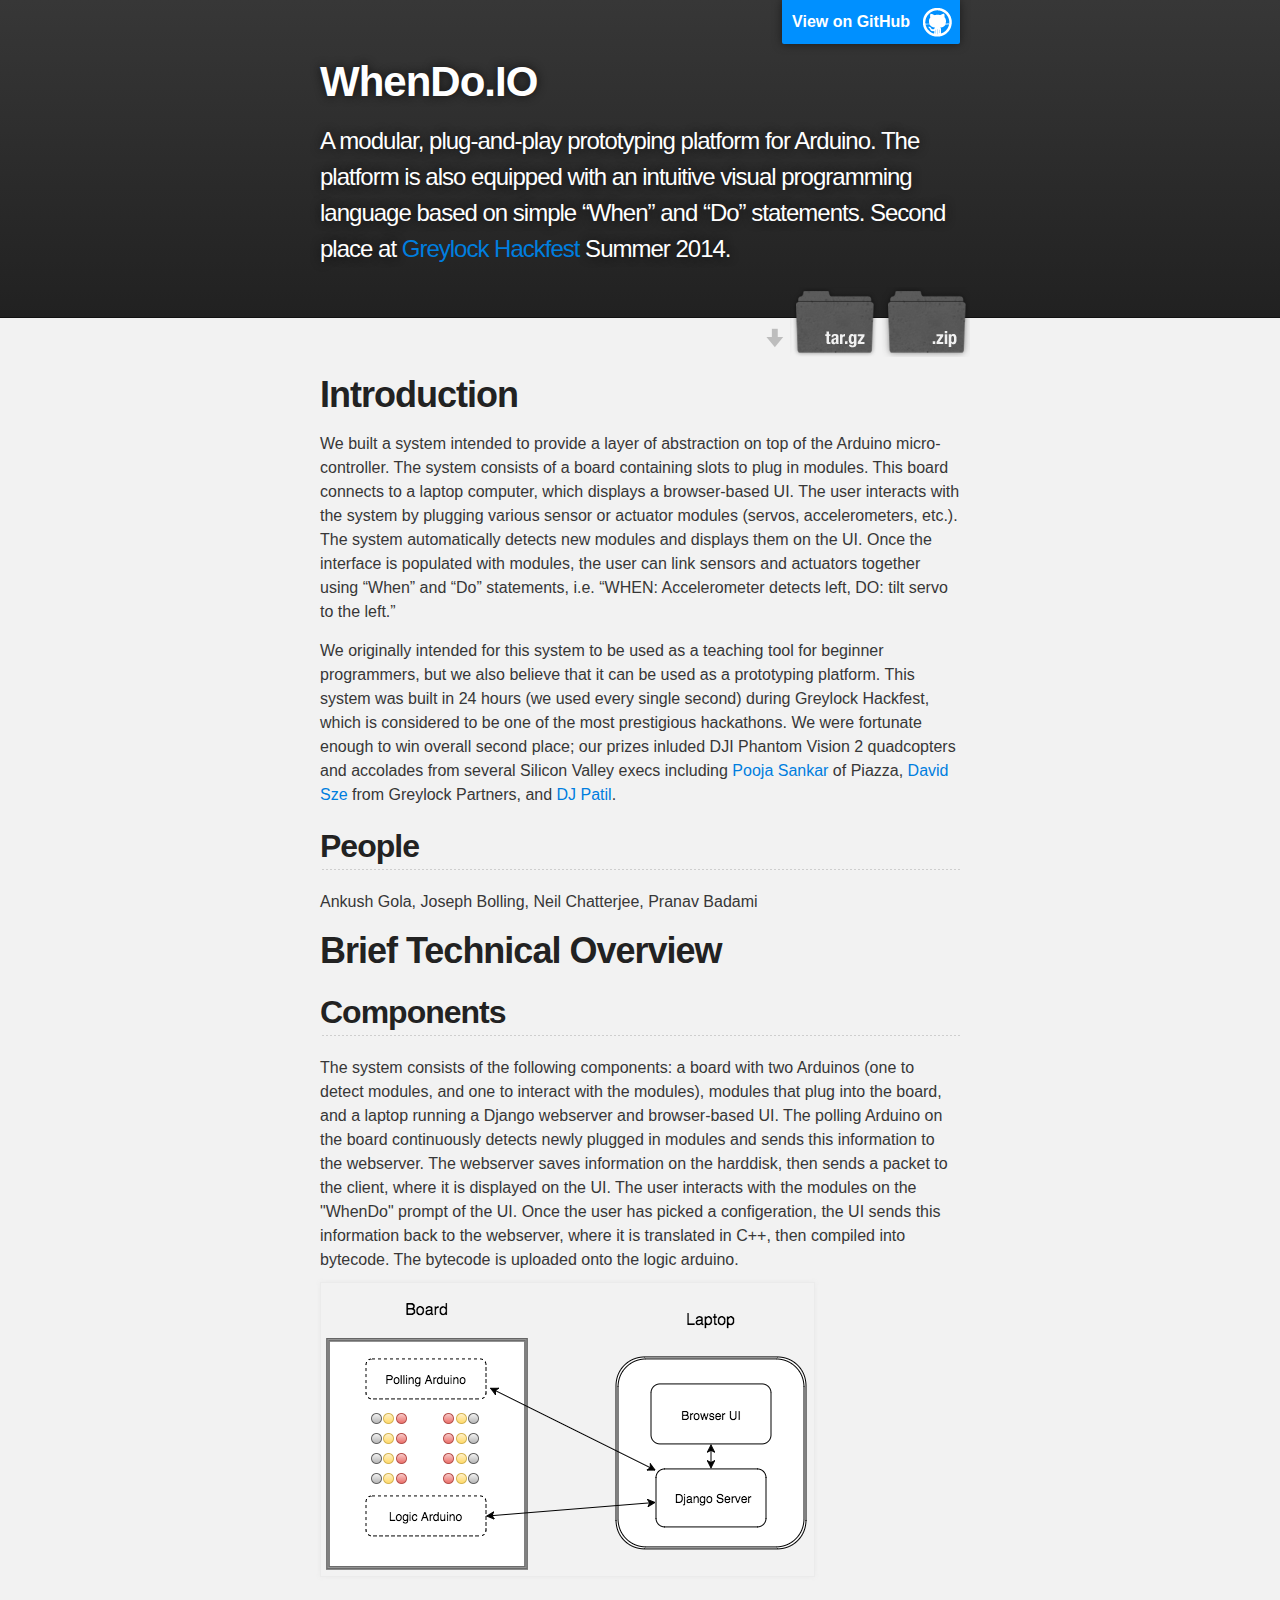
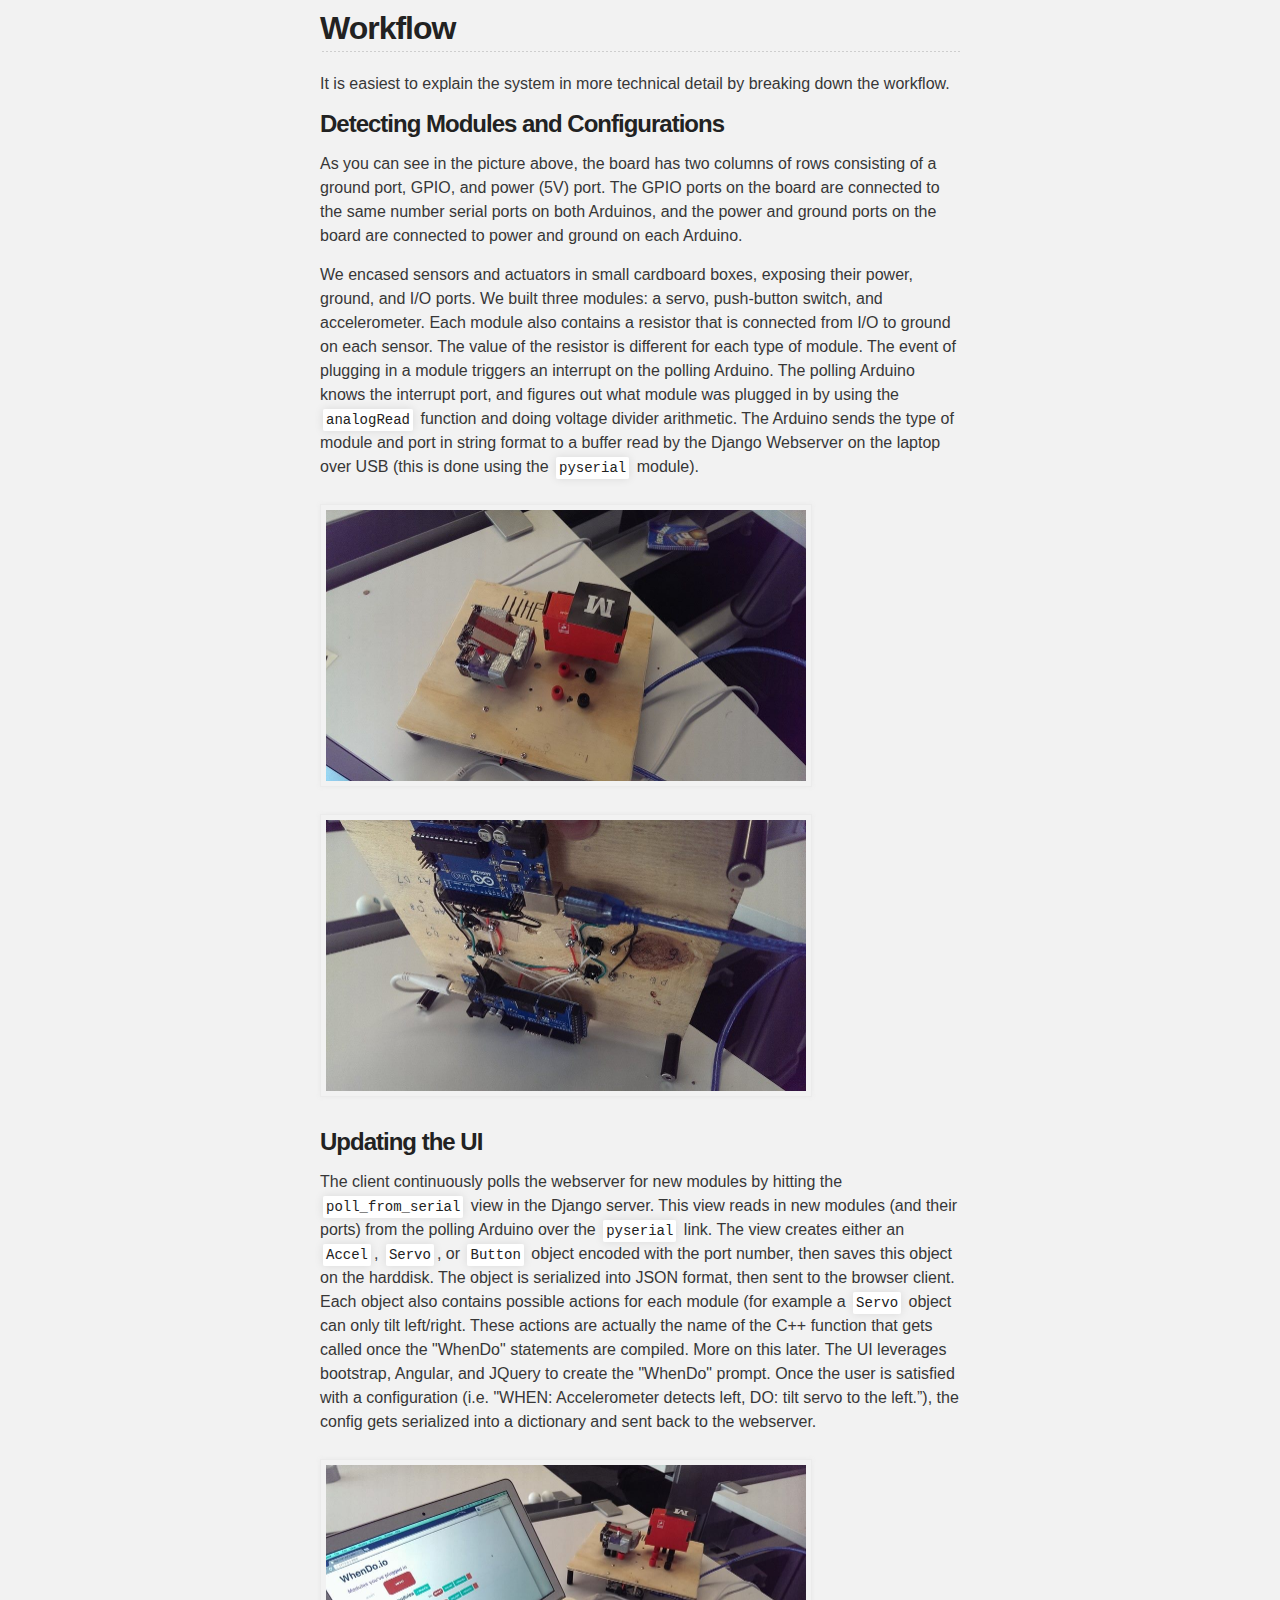
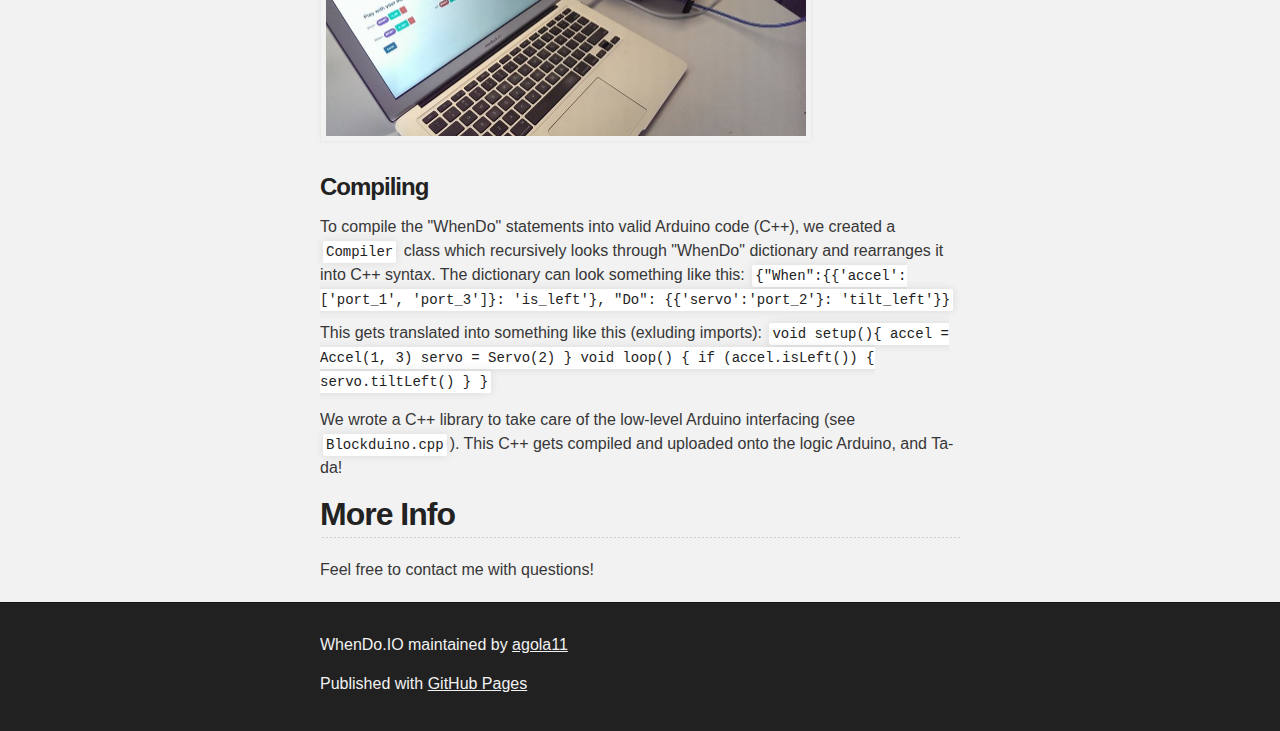
==== commit fb713421: "Update index.html" ====
--- a/index.html
+++ b/index.html
@@ -57,7 +57,7 @@
 <h3>Detecting Modules and Configurations</h3>
 
 <p>
-As you can see in the picture above, the board has two columns of rows consisting of a ground port, GPIO, and power (5V) port.  he GPIO ports on the board are connected to the <b>same number</b> serial ports on both Arduinos, and the power and ground ports on the board are connected to power and ground on <b>each</b> Arduino. </p>
+As you can see in the picture above, the board has two columns of rows consisting of a ground port, GPIO, and power (5V) port.  The GPIO ports on the board are connected to the <b>same number</b> serial ports on both Arduinos, and the power and ground ports on the board are connected to power and ground on <b>each</b> Arduino. </p>
 
 <p>
 We encased sensors and actuators in small cardboard boxes, exposing their power, ground, and I/O ports. We built three modules: a servo, push-button switch, and accelerometer. Each module also contains a resistor that is connected from I/O to ground on each sensor. The value of the resistor is different for each type of module.  The event of plugging in a module triggers an interrupt on the polling Arduino.  The polling Arduino knows the interrupt port, and figures out what module was plugged in by using the <code>analogRead</code> function and doing voltage divider arithmetic.  The Arduino sends the type of module and port in string format to a buffer read by the Django Webserver on the laptop over USB (this is done using the <code>pyserial</code> module). </p>
